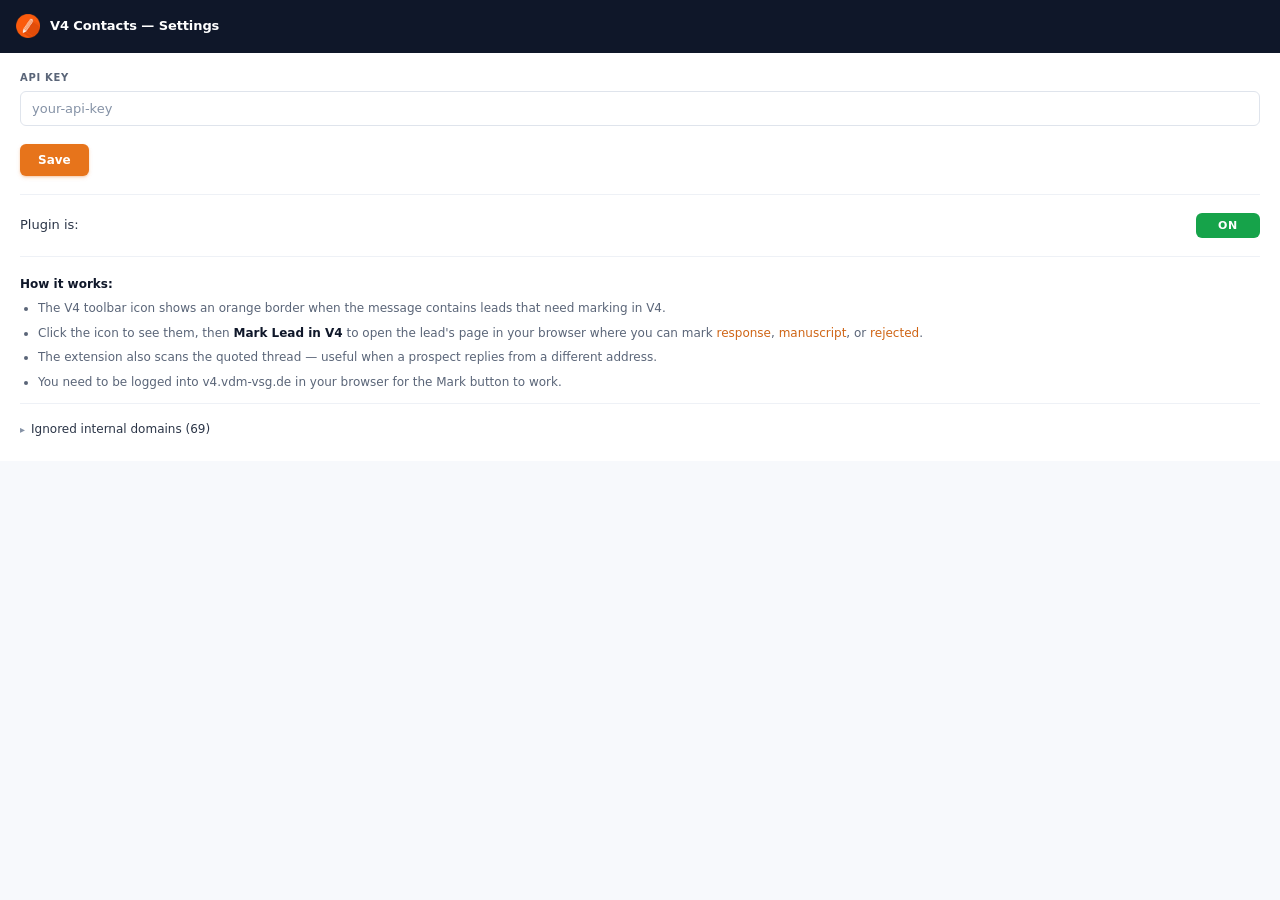
==== src/popup-settings.html @ 492082fe "Initial import: V4 Contacts v1.16.0 with GitHub Pages auto-update" ====
<!doctype html>
<html>
<head>
  <meta charset="utf-8">
  <link rel="stylesheet" href="styles/popup.css">
</head>
<body class="settings-body">
  <div class="v4-popup">
    <header>
      <img src="images/icon-32.png" alt="" class="v4-logo">
      <h1>V4 Contacts — Settings</h1>
    </header>

    <div class="settings-form">
      <label for="api-key">API Key</label>
      <input id="api-key" type="text" placeholder="your-api-key">

      <div class="actions">
        <button id="save-btn" class="primary">Save</button>
        <span id="save-status"></span>
      </div>

      <hr>

      <div class="toggle-row">
        <span>Plugin is:</span>
        <button id="toggle-btn" class="toggle-on">ON</button>
      </div>

      <hr>

      <div class="hint-block">
        <p><strong>How it works:</strong></p>
        <ul>
          <li>The V4 toolbar icon shows an orange border when the message contains leads that need marking in V4.</li>
          <li>Click the icon to see them, then <strong>Mark Lead in V4</strong> to open the lead's page in your browser where you can mark <em>response</em>, <em>manuscript</em>, or <em>rejected</em>.</li>
          <li>The extension also scans the quoted thread — useful when a prospect replies from a different address.</li>
          <li>You need to be logged into v4.vdm-vsg.de in your browser for the Mark button to work.</li>
        </ul>

        <details class="domain-details">
          <summary>Ignored internal domains (69)</summary>
          <p>Addresses from these domains are never sent to the V4 API:</p>
          <ul class="domain-list" id="domain-list"></ul>
        </details>
      </div>
    </div>
  </div>

  <script src="scripts/internal-domains.js"></script>
  <script src="scripts/popup-settings.js"></script>
</body>
</html>
---- src/styles/popup.css ----
/* =====================================================================
   V4 Contacts Checker — v1.5 stylesheet
   Design principles:
   - Calm monochromatic base
   - One accent color (omni orange) used sparingly
   - System-native typography with proper scale
   - Restrained semantic color use
   ===================================================================== */

:root {
  /* Typography */
  --font-sans: -apple-system, BlinkMacSystemFont, "Inter", "Segoe UI",
               system-ui, Arial, sans-serif;

  /* Neutral palette */
  --ink-900: #0f1729;
  --ink-700: #2b3547;
  --ink-500: #5a6578;
  --ink-400: #8592a6;
  --ink-300: #bcc5d4;
  --ink-200: #dfe4ec;
  --ink-100: #eef1f6;
  --ink-50:  #f7f9fc;
  --surface: #ffffff;

  /* Brand */
  --brand-500: #e7741b;         /* omni orange */
  --brand-600: #cf6516;
  --brand-100: #fdf1e6;

  /* Semantic */
  --status-used:    #dc2626;
  --status-used-bg: #fef2f2;
  --status-pend:    #ea8c16;
  --status-pend-bg: #fff7ed;
  --status-ok:      #16a34a;
  --status-ok-bg:   #f0fdf4;
  --status-err:     #dc2626;

  /* Elevation */
  --shadow-sm: 0 1px 2px rgba(15, 23, 41, 0.04);
  --shadow-md: 0 2px 8px rgba(15, 23, 41, 0.08);
  --shadow-btn: 0 1px 2px rgba(231, 116, 27, 0.25),
                0 2px 4px rgba(231, 116, 27, 0.15);
  --shadow-btn-hover: 0 2px 4px rgba(231, 116, 27, 0.3),
                     0 4px 10px rgba(231, 116, 27, 0.2);
}

* { box-sizing: border-box; }

html, body {
  margin: 0;
  padding: 0;
  font-family: var(--font-sans);
  font-size: 13px;
  line-height: 1.45;
  color: var(--ink-900);
  background: var(--ink-50);
  -webkit-font-smoothing: antialiased;
  text-rendering: optimizeLegibility;
}

body { min-width: 440px; }

.v4-popup { padding: 0; }

/* ========== Header ================================================== */
header {
  display: flex;
  align-items: center;
  gap: 10px;
  padding: 14px 16px;
  background: var(--ink-900);
  color: white;
  border-bottom: 1px solid var(--ink-900);
}

.v4-logo {
  width: 24px;
  height: 24px;
  display: block;
}

header h1 {
  font-size: 13px;
  font-weight: 600;
  letter-spacing: -0.1px;
  margin: 0;
  color: white;
}

/* ========== State containers ======================================== */
.state      { padding: 22px 20px; }
.hidden     { display: none !important; }

#state-loading, #state-empty {
  text-align: center;
  padding: 36px 20px;
}

.message {
  font-size: 13px;
  font-weight: 600;
  color: var(--ink-900);
  margin: 0 0 6px;
  letter-spacing: -0.1px;
}

.hint {
  font-size: 12px;
  color: var(--ink-500);
  margin: 0;
  line-height: 1.5;
}

/* ========== Spinner ================================================= */
.spinner {
  width: 20px;
  height: 20px;
  border: 2px solid var(--ink-200);
  border-top-color: var(--brand-500);
  border-radius: 50%;
  animation: spin 0.7s cubic-bezier(0.5, 0.1, 0.5, 0.9) infinite;
  margin: 0 auto 12px;
}

@keyframes spin { to { transform: rotate(360deg); } }

/* ========== "No leads to mark" state ================================ */
.no-leads-banner {
  display: flex;
  align-items: center;
  gap: 14px;
  padding: 24px 20px;
  background: var(--surface);
}

.no-leads-icon {
  width: 28px;
  height: 28px;
  border-radius: 50%;
  background: var(--status-ok-bg);
  color: var(--status-ok);
  display: flex;
  align-items: center;
  justify-content: center;
  font-weight: 700;
  font-size: 14px;
  flex-shrink: 0;
  border: 1px solid rgba(22, 163, 74, 0.15);
}

.no-leads-title {
  font-size: 13px;
  font-weight: 600;
  color: var(--ink-900);
  letter-spacing: -0.1px;
  margin-bottom: 2px;
}

.no-leads-subtitle {
  font-size: 12px;
  color: var(--ink-500);
  line-height: 1.45;
}

/* ========== Sections ================================================ */
.section { background: var(--surface); }

.section-header {
  display: flex;
  align-items: center;
  gap: 8px;
  padding: 10px 16px;
  background: var(--ink-50);
  border-top: 1px solid var(--ink-200);
  border-bottom: 1px solid var(--ink-200);
  font-size: 10px;
  font-weight: 700;
  text-transform: uppercase;
  letter-spacing: 0.8px;
  color: var(--ink-500);
  user-select: none;
}

.section-title { flex: 1; }

/* ========== Lead cards ============================================== */
.lead-row {
  display: flex;
  align-items: center;
  justify-content: space-between;
  gap: 12px;
  padding: 14px 16px;
  border-bottom: 1px solid var(--ink-100);
  background: var(--surface);
  position: relative;
  transition: background 0.15s ease;
}

.lead-row:last-child { border-bottom: none; }

.lead-row::before {
  content: "";
  position: absolute;
  left: 0;
  top: 0;
  bottom: 0;
  width: 3px;
  background: transparent;
}

.lead-row.status-used::before    { background: var(--status-used); }
.lead-row.status-pending::before { background: var(--status-pend); }

.lead-row-main {
  display: flex;
  align-items: center;
  gap: 12px;
  flex: 1;
  min-width: 0;
}

.lead-text {
  flex: 1;
  min-width: 0;
}

.lead-email {
  font-size: 13px;
  font-weight: 600;
  color: var(--ink-900);
  letter-spacing: -0.1px;
  overflow: hidden;
  text-overflow: ellipsis;
  white-space: nowrap;
  margin-bottom: 3px;
}

.lead-meta {
  display: flex;
  align-items: center;
  gap: 8px;
  flex-wrap: wrap;
}

.source-hint {
  font-size: 11px;
  color: var(--ink-400);
  font-weight: 500;
}

/* ========== Action area ============================================= */
.lead-row-actions {
  display: flex;
  gap: 6px;
  align-items: center;
  flex-shrink: 0;
}

/* The Mark button — primary CTA, outlined style so the brand logo reads in its original color */
.mark-btn {
  display: inline-flex;
  align-items: center;
  gap: 8px;
  padding: 7px 14px;
  background: var(--surface);
  color: var(--brand-600);
  border: 1.5px solid var(--brand-500);
  border-radius: 6px;
  font-size: 12px;
  font-weight: 600;
  font-family: inherit;
  letter-spacing: -0.1px;
  cursor: pointer;
  transition: all 0.12s cubic-bezier(0.2, 0, 0.2, 1);
}

.mark-btn:hover {
  background: var(--brand-100);
  border-color: var(--brand-600);
  color: var(--brand-600);
  transform: translateY(-1px);
}

.mark-btn:active {
  transform: translateY(0);
  background: var(--brand-100);
}

.mark-btn:focus-visible {
  outline: 2px solid var(--brand-500);
  outline-offset: 2px;
}

.mark-icon {
  width: 16px;
  height: 16px;
  display: block;
}

.mark-label { line-height: 1.3; }

/* Persisted "Opened in browser" state: green-tinted outline, still clickable
   so the user can re-open V4 for this lead if they need to. */
.mark-btn.opened {
  color: var(--status-ok);
  border-color: var(--status-ok);
  background: var(--status-ok-bg, rgba(22, 163, 74, 0.08));
}

.mark-btn.opened:hover {
  background: var(--status-ok-bg, rgba(22, 163, 74, 0.14));
  border-color: var(--status-ok);
  color: var(--status-ok);
}

.mark-btn.opened:focus-visible {
  outline-color: var(--status-ok);
}

.mark-check {
  display: inline-flex;
  align-items: center;
  justify-content: center;
  width: 16px;
  height: 16px;
  border-radius: 50%;
  background: var(--status-ok);
  color: white;
  font-weight: 700;
  font-size: 11px;
  line-height: 1;
  flex-shrink: 0;
}

/* Suppress hover lift while a click is in flight */
.mark-btn.dispatching {
  opacity: 0.7;
  cursor: progress;
  transform: none !important;
}

/* Icon-only secondary button (copy) */
.icon-btn {
  width: 32px;
  height: 32px;
  border: 1px solid var(--ink-200);
  background: var(--surface);
  padding: 0;
  border-radius: 6px;
  font-size: 13px;
  cursor: pointer;
  display: flex;
  align-items: center;
  justify-content: center;
  color: var(--ink-500);
  transition: all 0.12s ease;
}

.icon-btn:hover {
  background: var(--ink-50);
  border-color: var(--ink-300);
  color: var(--ink-700);
}

.icon-btn:active {
  background: var(--ink-100);
}

/* ========== Settings page =========================================== */
.settings-body { min-width: 380px; }

.settings-form {
  padding: 18px 20px;
  background: var(--surface);
}

.settings-form label {
  display: block;
  font-size: 10px;
  font-weight: 700;
  text-transform: uppercase;
  letter-spacing: 0.7px;
  color: var(--ink-500);
  margin-bottom: 5px;
  margin-top: 12px;
}

.settings-form label:first-child { margin-top: 0; }

.settings-form input[type="text"] {
  width: 100%;
  padding: 9px 11px;
  border: 1px solid var(--ink-200);
  border-radius: 6px;
  font-size: 13px;
  font-family: inherit;
  background: var(--surface);
  color: var(--ink-900);
  transition: all 0.12s ease;
}

.settings-form input[type="text"]:hover {
  border-color: var(--ink-300);
}

.settings-form input[type="text"]:focus {
  outline: none;
  border-color: var(--brand-500);
  box-shadow: 0 0 0 3px rgba(231, 116, 27, 0.12);
}

.settings-form input[type="text"]::placeholder {
  color: var(--ink-400);
}

.actions {
  display: flex;
  align-items: center;
  gap: 12px;
  margin-top: 18px;
}

button.primary {
  background: var(--brand-500);
  color: white;
  border: none;
  padding: 9px 18px;
  border-radius: 6px;
  font-weight: 600;
  font-family: inherit;
  font-size: 12px;
  cursor: pointer;
  box-shadow: var(--shadow-btn);
  transition: all 0.12s ease;
}

button.primary:hover {
  background: var(--brand-600);
  box-shadow: var(--shadow-btn-hover);
  transform: translateY(-1px);
}

button.primary:active { transform: translateY(0); }

#save-status {
  font-size: 12px;
  color: var(--status-ok);
  font-weight: 600;
  opacity: 0;
  transition: opacity 0.2s ease;
}

#save-status:not(:empty) { opacity: 1; }

hr {
  border: none;
  border-top: 1px solid var(--ink-100);
  margin: 18px 0;
}

.toggle-row {
  display: flex;
  align-items: center;
  justify-content: space-between;
  font-size: 13px;
  color: var(--ink-700);
}

.toggle-on, .toggle-off {
  border: none;
  padding: 6px 18px;
  border-radius: 6px;
  font-weight: 700;
  font-family: inherit;
  font-size: 11px;
  letter-spacing: 0.6px;
  cursor: pointer;
  color: white;
  min-width: 64px;
  transition: all 0.12s ease;
}

.toggle-on  { background: var(--status-ok); }
.toggle-on:hover  { background: #128a3d; }
.toggle-off { background: var(--ink-400); }
.toggle-off:hover { background: var(--ink-500); }

.hint-block {
  font-size: 12px;
  color: var(--ink-500);
  line-height: 1.55;
}

.hint-block p {
  margin: 0 0 6px 0;
  color: var(--ink-700);
}

.hint-block ul {
  margin: 0;
  padding-left: 18px;
}

.hint-block li {
  margin-bottom: 6px;
}

.hint-block li:last-child { margin-bottom: 0; }

.hint-block strong {
  color: var(--ink-900);
  font-weight: 600;
}

.hint-block em {
  color: var(--brand-600);
  font-style: normal;
  font-weight: 500;
}

/* Domain details (collapsible list of ignored internal domains) */
.domain-details {
  margin-top: 12px;
  border-top: 1px solid var(--ink-100);
  padding-top: 12px;
}

.domain-details summary {
  cursor: pointer;
  font-size: 12px;
  font-weight: 500;
  color: var(--ink-700);
  padding: 4px 0;
  user-select: none;
  list-style: none;
  display: flex;
  align-items: center;
  gap: 6px;
}

.domain-details summary::before {
  content: '▸';
  font-size: 10px;
  color: var(--ink-400);
  transition: transform 0.15s ease;
  display: inline-block;
}

.domain-details[open] summary::before {
  transform: rotate(90deg);
}

.domain-details summary::-webkit-details-marker { display: none; }

.domain-details > p {
  margin: 6px 0 8px 0;
  font-size: 11px;
  color: var(--ink-500);
}

.domain-list {
  columns: 2;
  column-gap: 16px;
  padding-left: 16px;
  margin: 0;
  font-size: 11px;
  color: var(--ink-500);
  font-family: ui-monospace, SFMono-Regular, Menlo, monospace;
  max-height: 260px;
  overflow-y: auto;
}

.domain-list li {
  margin-bottom: 3px;
  break-inside: avoid;
  list-style: disc;
}

/* ========== Entrance animation ====================================== */
@keyframes fade-in {
  from { opacity: 0; transform: translateY(3px); }
  to   { opacity: 1; transform: translateY(0); }
}

.section, .no-leads-banner {
  animation: fade-in 0.18s cubic-bezier(0.2, 0, 0.2, 1);
}
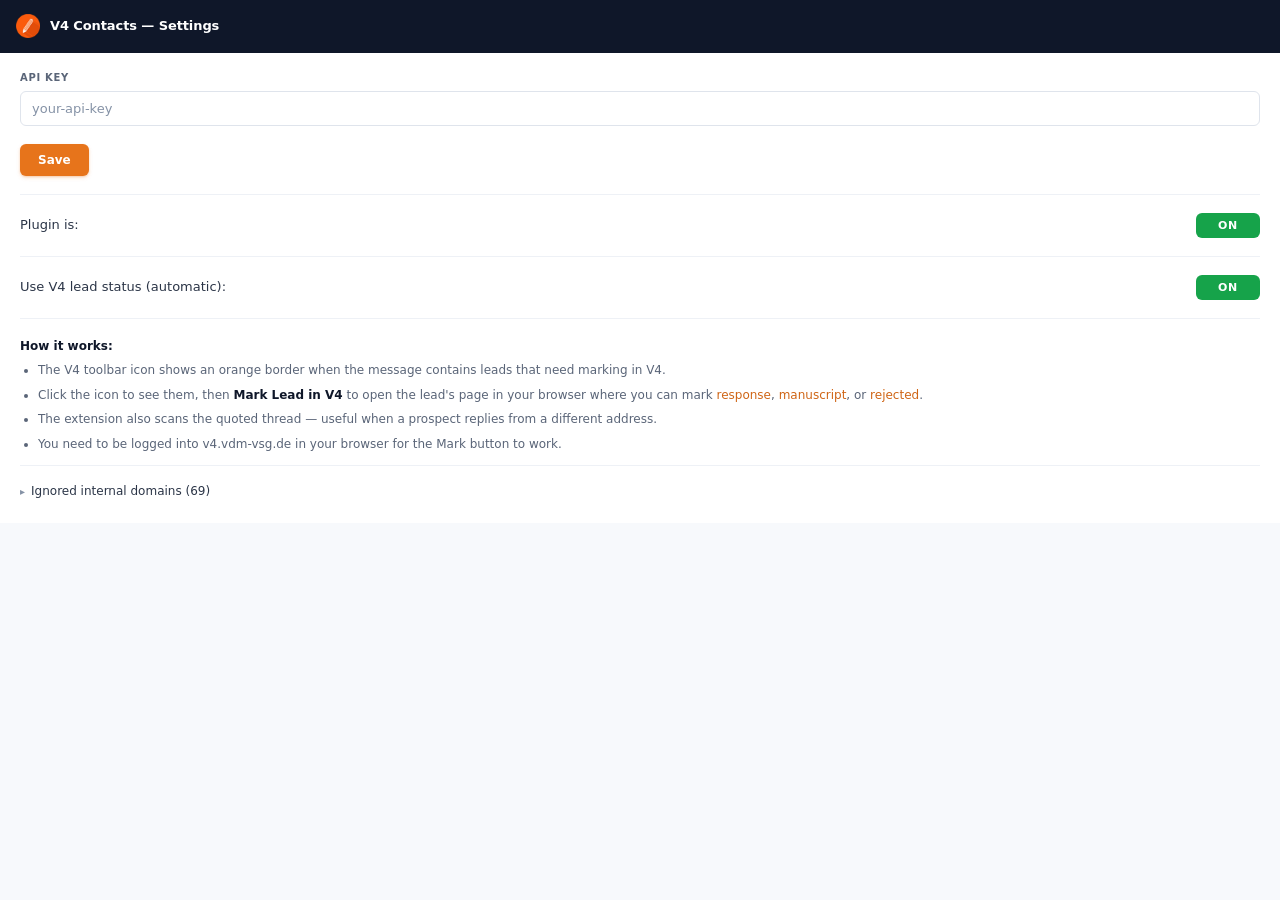
==== commit 0a288277: "Prepare v1.20.0: dormant dual-mode lead-status integration - parseCheckResponse adapter isolates the" ====
--- a/src/popup-settings.html
+++ b/src/popup-settings.html
@@ -29,6 +29,13 @@
 
       <hr>
 
+      <div class="toggle-row">
+        <span title="When the V4 API provides lead statuses (response, manuscript received, …), the extension uses them automatically to show smarter reminders. Turn off to force the classic behavior.">Use V4 lead status (automatic):</span>
+        <button id="status-mode-btn" class="toggle-on">ON</button>
+      </div>
+
+      <hr>
+
       <div class="hint-block">
         <p><strong>How it works:</strong></p>
         <ul>
--- a/src/styles/popup.css
+++ b/src/styles/popup.css
@@ -250,6 +250,38 @@
   font-weight: 500;
 }
 
+/* ========== V4 lead-status chips (status mode) ======================= */
+/* Rendered in the lead-meta line when the API returns a per-lead status.
+   Same restrained palette as the row accents; chip-updating is the local
+   "user just clicked Mark, API hasn't caught up" variant. */
+.status-chip {
+  display: inline-flex;
+  align-items: center;
+  padding: 1px 8px;
+  border-radius: 999px;
+  font-size: 10px;
+  font-weight: 600;
+  letter-spacing: 0.2px;
+  line-height: 1.6;
+  white-space: nowrap;
+}
+
+.chip-gray  { background: var(--ink-100);       color: var(--ink-500);  }
+.chip-blue  { background: #eff6ff;              color: #2563eb;         }
+.chip-green { background: var(--status-ok-bg);  color: var(--status-ok); }
+.chip-red   { background: var(--status-used-bg); color: var(--status-used); }
+
+.chip-updating {
+  background: var(--brand-100);
+  color: var(--brand-600);
+  animation: chip-pulse 1.6s ease-in-out infinite;
+}
+
+@keyframes chip-pulse {
+  0%, 100% { opacity: 1; }
+  50%      { opacity: 0.55; }
+}
+
 /* ========== Action area ============================================= */
 .lead-row-actions {
   display: flex;
@@ -332,6 +364,23 @@
   font-size: 11px;
   line-height: 1;
   flex-shrink: 0;
+}
+
+/* Informational "Open in V4" — no action needed, muted outline */
+.mark-btn.secondary {
+  color: var(--ink-500);
+  border-color: var(--ink-200);
+  background: var(--surface);
+}
+
+.mark-btn.secondary:hover {
+  background: var(--ink-50);
+  border-color: var(--ink-300);
+  color: var(--ink-700);
+}
+
+.mark-btn.secondary:focus-visible {
+  outline-color: var(--ink-300);
 }
 
 /* Suppress hover lift while a click is in flight */
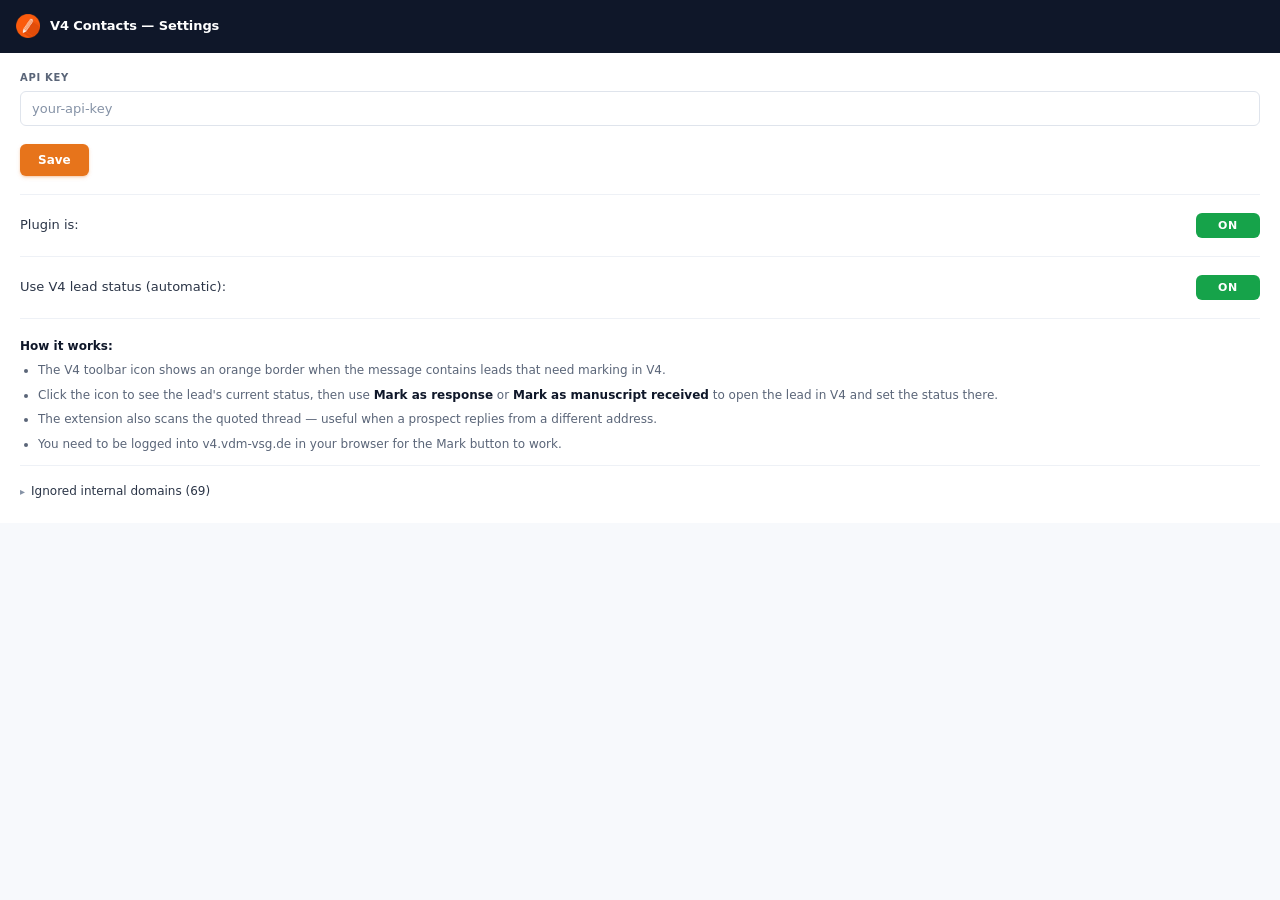
==== commit b4eebe9c: "Release v1.22.0: identity-state-action popup layout + sentence-case copy Single-lead view (the commo" ====
--- a/src/popup-settings.html
+++ b/src/popup-settings.html
@@ -12,7 +12,7 @@
     </header>
 
     <div class="settings-form">
-      <label for="api-key">API Key</label>
+      <label for="api-key">API key</label>
       <input id="api-key" type="text" placeholder="your-api-key">
 
       <div class="actions">
@@ -40,7 +40,7 @@
         <p><strong>How it works:</strong></p>
         <ul>
           <li>The V4 toolbar icon shows an orange border when the message contains leads that need marking in V4.</li>
-          <li>Click the icon to see them, then <strong>Mark Lead in V4</strong> to open the lead's page in your browser where you can mark <em>response</em>, <em>manuscript</em>, or <em>rejected</em>.</li>
+          <li>Click the icon to see the lead's current status, then use <strong>Mark as response</strong> or <strong>Mark as manuscript received</strong> to open the lead in V4 and set the status there.</li>
           <li>The extension also scans the quoted thread — useful when a prospect replies from a different address.</li>
           <li>You need to be logged into v4.vdm-vsg.de in your browser for the Mark button to work.</li>
         </ul>
--- a/src/styles/popup.css
+++ b/src/styles/popup.css
@@ -250,37 +250,105 @@
   font-weight: 500;
 }
 
-/* ========== V4 lead-status chips (status mode) ======================= */
-/* Rendered in the lead-meta line when the API returns a per-lead status.
-   Same restrained palette as the row accents; chip-updating is the local
-   "user just clicked Mark, API hasn't caught up" variant. */
-.status-chip {
-  display: inline-flex;
-  align-items: center;
-  padding: 1px 8px;
-  border-radius: 999px;
+/* ========== Single-lead identity header =============================== */
+/* LEAD <email> [📄] [source] ......... [copy] — the email is who the popup
+   is about; it lives in the header so the row below is free for the labeled
+   status + action. The base .section-header uppercases text, so the email
+   and source need text-transform: none. */
+.section-label { flex: 0 0 auto; }
+
+.section-spacer { flex: 1; }
+
+.section-lead-email {
+  text-transform: none;
+  letter-spacing: -0.1px;
+  font-size: 12px;
+  font-weight: 600;
+  color: var(--ink-700);
+  min-width: 0;
+  overflow: hidden;
+  text-overflow: ellipsis;
+  white-space: nowrap;
+}
+
+.section-lead-source {
+  text-transform: none;
+  letter-spacing: 0;
+  font-size: 11px;
+  font-weight: 500;
+  color: var(--ink-400);
+  white-space: nowrap;
+}
+
+.section-header .manuscript-icon {
+  text-transform: none;
+  font-size: 12px;
+}
+
+.section-header .icon-btn {
+  width: 26px;
+  height: 26px;
+  font-size: 12px;
+  flex-shrink: 0;
+}
+
+/* Small uppercase label above the status headline in the single-lead view. */
+.status-overline {
   font-size: 10px;
   font-weight: 600;
-  letter-spacing: 0.2px;
-  line-height: 1.6;
+  text-transform: uppercase;
+  letter-spacing: 0.7px;
+  color: var(--ink-400);
+  margin-bottom: 3px;
+  user-select: none;
+}
+
+/* ========== V4 lead-status headline (status mode) ==================== */
+/* The status is the row's primary line — bold colored text with a matching
+   dot; the row also gets a left border in the same color (set inline). The
+   email is demoted to .lead-subtitle below. */
+.lead-status-title {
+  display: flex;
+  align-items: center;
+  gap: 7px;
+  font-size: 15px;
+  font-weight: 700;
+  letter-spacing: -0.2px;
+}
+
+.lead-status-title .dot {
+  width: 7px;
+  height: 7px;
+  border-radius: 50%;
+  flex-shrink: 0;
+}
+
+.st-gray  { color: var(--ink-500); }       .st-gray  .dot { background: var(--ink-400); }
+.st-blue  { color: #2563eb; }              .st-blue  .dot { background: #2563eb; }
+.st-green { color: var(--status-ok); }     .st-green .dot { background: var(--status-ok); }
+.st-red   { color: var(--status-used); }   .st-red   .dot { background: var(--status-used); }
+
+/* Demoted email + source line under the status headline. */
+.lead-subtitle {
+  display: flex;
+  align-items: center;
+  gap: 6px;
+  margin-top: 3px;
+  min-width: 0;
+}
+
+.sub-email {
+  font-size: 12px;
+  font-weight: 500;
+  color: var(--ink-400);
+  overflow: hidden;
+  text-overflow: ellipsis;
   white-space: nowrap;
 }
 
-.chip-gray  { background: var(--ink-100);       color: var(--ink-500);  }
-.chip-blue  { background: #eff6ff;              color: #2563eb;         }
-.chip-green { background: var(--status-ok-bg);  color: var(--status-ok); }
-.chip-red   { background: var(--status-used-bg); color: var(--status-used); }
-
-.chip-updating {
-  background: var(--brand-100);
-  color: var(--brand-600);
-  animation: chip-pulse 1.6s ease-in-out infinite;
-}
-
-@keyframes chip-pulse {
-  0%, 100% { opacity: 1; }
-  50%      { opacity: 0.55; }
-}
+.sub-sep    { color: var(--ink-300); font-size: 11px; }
+.sub-source { color: var(--ink-300); font-size: 11px; font-weight: 500; }
+.lead-subtitle .manuscript-icon { font-size: 12px; }
 
 /* ========== Action area ============================================= */
 .lead-row-actions {
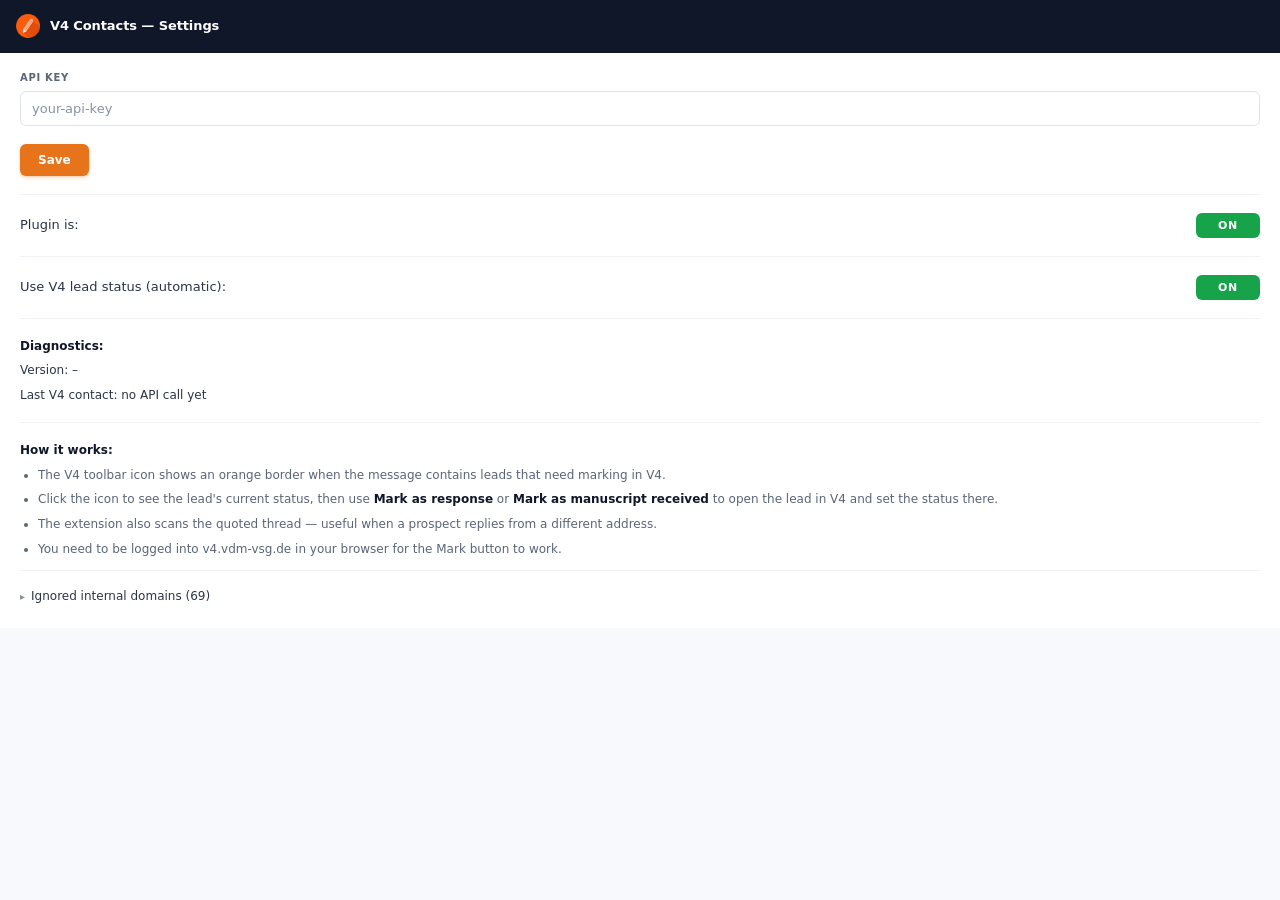
==== commit 38a81b75: "Release v1.23.0: production hardening — tests, CI, gated builds, diagnostics - tests/run-tests.js: z" ====
--- a/src/popup-settings.html
+++ b/src/popup-settings.html
@@ -37,6 +37,14 @@
       <hr>
 
       <div class="hint-block">
+        <p><strong>Diagnostics:</strong></p>
+        <p class="diag-line">Version: <span id="diag-version">–</span></p>
+        <p class="diag-line">Last V4 contact: <span id="diag-lastcheck">no API call yet</span></p>
+      </div>
+
+      <hr>
+
+      <div class="hint-block">
         <p><strong>How it works:</strong></p>
         <ul>
           <li>The V4 toolbar icon shows an orange border when the message contains leads that need marking in V4.</li>
--- a/src/styles/popup.css
+++ b/src/styles/popup.css
@@ -248,6 +248,13 @@
   font-size: 11px;
   color: var(--ink-400);
   font-weight: 500;
+}
+
+/* Diagnostics lines on the settings page. */
+.diag-line {
+  font-size: 12px;
+  color: var(--ink-500);
+  margin: 2px 0;
 }
 
 /* ========== Single-lead identity header =============================== */
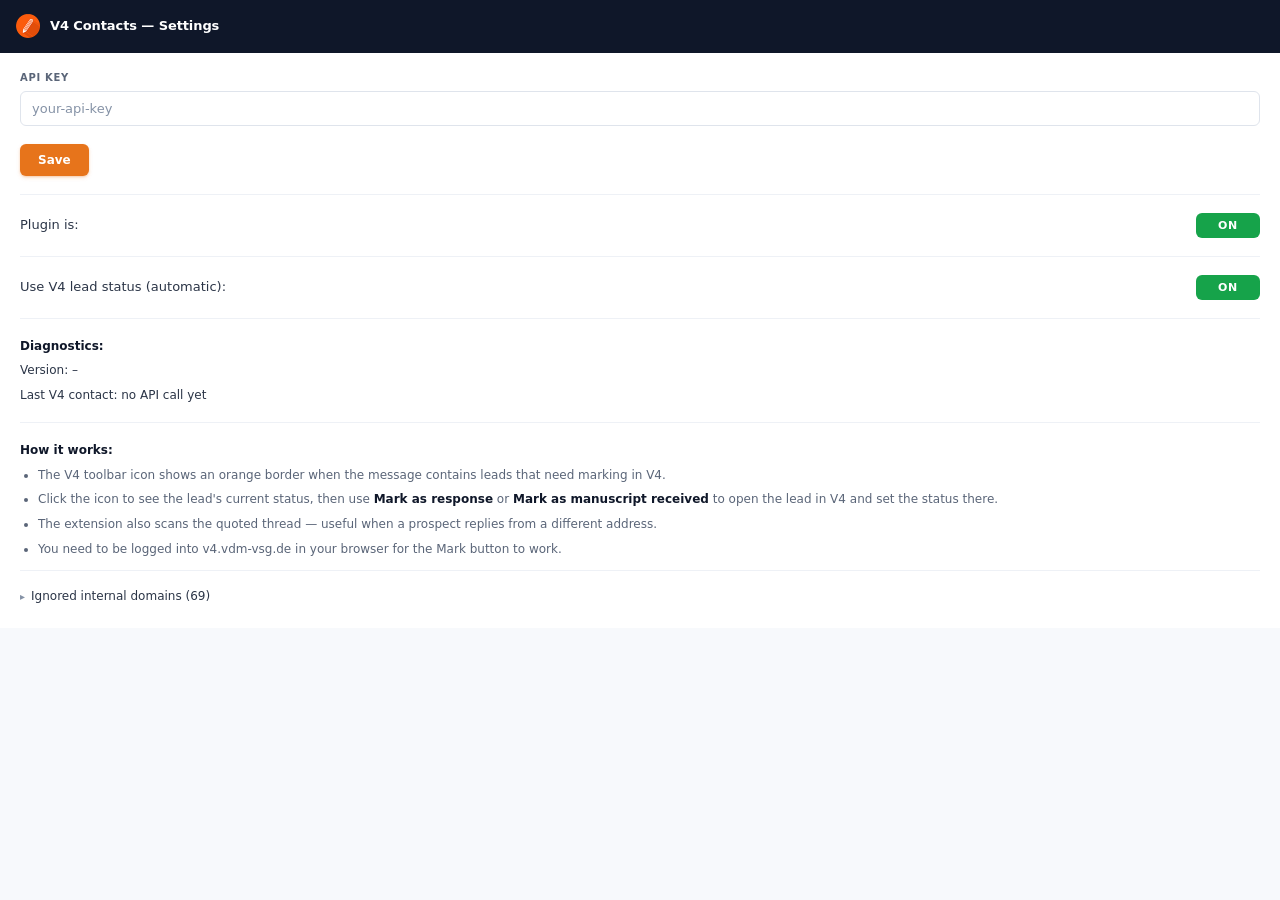
==== commit 8a0cfdb9: "Release v1.25.1: sharpen the logo at every size The small icons were mathematically clean Lanczos do" ====
--- a/src/popup-settings.html
+++ b/src/popup-settings.html
@@ -7,7 +7,7 @@
 <body class="settings-body">
   <div class="v4-popup">
     <header>
-      <img src="images/icon-32.png" alt="" class="v4-logo">
+      <img src="images/icon-48.png" alt="" class="v4-logo">
       <h1>V4 Contacts — Settings</h1>
     </header>
 
--- a/src/styles/popup.css
+++ b/src/styles/popup.css
@@ -171,10 +171,9 @@
   display: flex;
   align-items: center;
   gap: 8px;
-  padding: 10px 16px;
+  padding: 8px 14px;
   background: var(--ink-50);
-  border-top: 1px solid var(--ink-200);
-  border-bottom: 1px solid var(--ink-200);
+  border-bottom: 1px solid var(--ink-100);
   font-size: 10px;
   font-weight: 700;
   text-transform: uppercase;
@@ -250,6 +249,41 @@
   font-weight: 500;
 }
 
+/* External-link arrow inside navigating buttons. */
+.ext-arrow {
+  font-size: 11px;
+  opacity: 0.65;
+  margin-left: 1px;
+}
+
+/* Manuscript badge: neutral capsule with a document glyph and the detected
+   filename / transfer host. Informational — deliberately not colored. */
+.ms-badge {
+  display: inline-flex;
+  align-items: center;
+  gap: 5px;
+  margin-top: 6px;
+  max-width: 100%;
+  font-size: 10px;
+  font-weight: 500;
+  color: var(--ink-500);
+  background: var(--ink-100);
+  padding: 2px 8px;
+  border-radius: 999px;
+}
+
+.ms-badge .ms-glyph {
+  width: 11px;
+  height: 11px;
+  flex-shrink: 0;
+}
+
+.ms-badge .ms-name {
+  overflow: hidden;
+  text-overflow: ellipsis;
+  white-space: nowrap;
+}
+
 /* Diagnostics lines on the settings page. */
 .diag-line {
   font-size: 12px;
@@ -331,7 +365,10 @@
 }
 
 .st-gray  { color: var(--ink-500); }       .st-gray  .dot { background: var(--ink-400); }
-.st-blue  { color: #2563eb; }              .st-blue  .dot { background: #2563eb; }
+/* Blue follows V4's manuscript button (sky family), darkened for text
+   contrast on white. Full language: green = response, blue = manuscript,
+   red = rejected — same as the V4 web UI. */
+.st-blue  { color: #0284c7; }              .st-blue  .dot { background: #0ea5e9; }
 .st-green { color: var(--status-ok); }     .st-green .dot { background: var(--status-ok); }
 .st-red   { color: var(--status-used); }   .st-red   .dot { background: var(--status-used); }
 
@@ -400,10 +437,10 @@
   outline-offset: 2px;
 }
 
-.mark-icon {
-  width: 16px;
-  height: 16px;
-  display: block;
+.mark-glyph {
+  width: 14px;
+  height: 14px;
+  flex-shrink: 0;
 }
 
 .mark-label { line-height: 1.3; }
@@ -457,6 +494,36 @@
 .mark-btn.secondary:focus-visible {
   outline-color: var(--ink-300);
 }
+
+/* Mark-action buttons carry the V4 color language (green = response,
+   blue = manuscript) so the button you click here looks like the button
+   you'll click there. Text uses the darker shade for contrast; borders
+   the brighter one. */
+.mark-btn.act-response {
+  color: #15803d;
+  border-color: #16a34a;
+}
+
+.mark-btn.act-response:hover {
+  background: #f0fdf4;
+  border-color: #15803d;
+  color: #15803d;
+}
+
+.mark-btn.act-response:focus-visible { outline-color: #16a34a; }
+
+.mark-btn.act-manuscript {
+  color: #0369a1;
+  border-color: #0284c7;
+}
+
+.mark-btn.act-manuscript:hover {
+  background: #f0f9ff;
+  border-color: #0369a1;
+  color: #0369a1;
+}
+
+.mark-btn.act-manuscript:focus-visible { outline-color: #0284c7; }
 
 /* Suppress hover lift while a click is in flight */
 .mark-btn.dispatching {
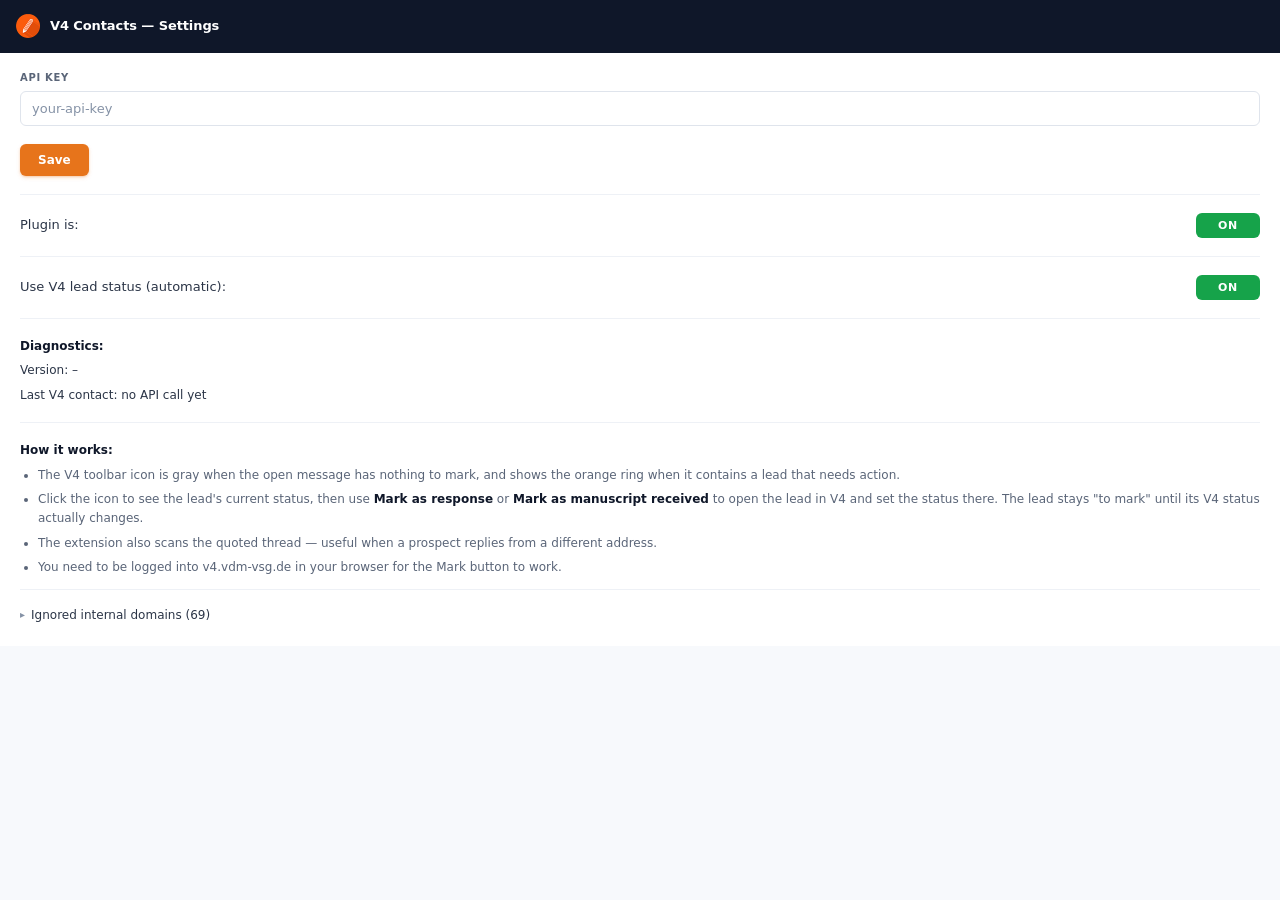
==== commit 605747e6: "Release v1.28.0: ultrareview remediation — all 15 findings Correctness / honesty: - Diagnostics no l" ====
--- a/src/popup-settings.html
+++ b/src/popup-settings.html
@@ -30,7 +30,7 @@
       <hr>
 
       <div class="toggle-row">
-        <span title="When the V4 API provides lead statuses (response, manuscript received, …), the extension uses them automatically to show smarter reminders. Turn off to force the classic behavior.">Use V4 lead status (automatic):</span>
+        <span title="Shows each lead's live V4 status (response, manuscript received, …) and the matching next action. Turn off to force the classic existence-only behavior.">Use V4 lead status (automatic):</span>
         <button id="status-mode-btn" class="toggle-on">ON</button>
       </div>
 
@@ -47,8 +47,8 @@
       <div class="hint-block">
         <p><strong>How it works:</strong></p>
         <ul>
-          <li>The V4 toolbar icon shows an orange border when the message contains leads that need marking in V4.</li>
-          <li>Click the icon to see the lead's current status, then use <strong>Mark as response</strong> or <strong>Mark as manuscript received</strong> to open the lead in V4 and set the status there.</li>
+          <li>The V4 toolbar icon is gray when the open message has nothing to mark, and shows the orange ring when it contains a lead that needs action.</li>
+          <li>Click the icon to see the lead's current status, then use <strong>Mark as response</strong> or <strong>Mark as manuscript received</strong> to open the lead in V4 and set the status there. The lead stays "to mark" until its V4 status actually changes.</li>
           <li>The extension also scans the quoted thread — useful when a prospect replies from a different address.</li>
           <li>You need to be logged into v4.vdm-vsg.de in your browser for the Mark button to work.</li>
         </ul>
--- a/src/styles/popup.css
+++ b/src/styles/popup.css
@@ -37,6 +37,13 @@
   --status-ok-bg:   #f0fdf4;
   --status-err:     #dc2626;
 
+  /* V4 status color language (green = response, blue = manuscript,
+     red = rejected) — single palette consumed by both the status pills
+     (.st-*) and the action buttons (.act-*). */
+  --resp-700: #15803d;  --resp-500: #16a34a;  --resp-bg: #f0fdf4;
+  --manu-700: #0369a1;  --manu-500: #0ea5e9;  --manu-600: #0284c7;  --manu-bg: #f0f9ff;
+  --rej-700:  #b91c1c;  --rej-500:  #dc2626;  --rej-bg:  #fef2f2;
+
   /* Elevation */
   --shadow-sm: 0 1px 2px rgba(15, 23, 41, 0.04);
   --shadow-md: 0 2px 8px rgba(15, 23, 41, 0.08);
@@ -321,16 +328,32 @@
   white-space: nowrap;
 }
 
-.section-header .manuscript-icon {
-  text-transform: none;
-  font-size: 12px;
-}
 
 .section-header .icon-btn {
   width: 26px;
   height: 26px;
   font-size: 12px;
   flex-shrink: 0;
+}
+
+/* Labeled single-lead row: two top-aligned columns, each with its own
+   overline — CURRENT STATUS left, NEXT ACTION right. The manuscript pill
+   right-aligns under the button it justifies. */
+.lead-row.labeled { align-items: flex-start; }
+
+.lead-row.labeled .lead-row-actions {
+  flex-direction: column;
+  align-items: flex-end;
+  gap: 0;
+}
+
+.lead-row.labeled .lead-row-actions .status-overline {
+  text-align: right;
+}
+
+.lead-row.labeled .ms-badge {
+  margin-top: 7px;
+  max-width: 230px;
 }
 
 /* Small uppercase label above the status headline in the single-lead view. */
@@ -344,40 +367,48 @@
   user-select: none;
 }
 
-/* ========== V4 lead-status headline (status mode) ==================== */
-/* The status is the row's primary line — bold colored text with a matching
-   dot; the row also gets a left border in the same color (set inline). The
-   email is demoted to .lead-subtitle below. */
-.lead-status-title {
-  display: flex;
+/* ========== V4 lead-status pill (status mode) ======================== */
+/* Soft pill: tinted background + colored text + dot. The tint family
+   follows V4's own button language (green = response, blue = manuscript,
+   red = rejected); soft rather than filled so it reads as STATE, not as a
+   clickable button. Text uses the darker shade of each family for
+   contrast on the tint. */
+.status-pill-wrap { line-height: 1; }
+
+.status-pill {
+  display: inline-flex;
   align-items: center;
   gap: 7px;
-  font-size: 15px;
-  font-weight: 700;
-  letter-spacing: -0.2px;
-}
-
-.lead-status-title .dot {
+  padding: 4px 11px;
+  border-radius: 999px;
+  font-size: 12.5px;
+  font-weight: 600;
+  letter-spacing: -0.1px;
+  white-space: nowrap;
+}
+
+.status-pill .dot {
   width: 7px;
   height: 7px;
   border-radius: 50%;
   flex-shrink: 0;
 }
 
-.st-gray  { color: var(--ink-500); }       .st-gray  .dot { background: var(--ink-400); }
-/* Blue follows V4's manuscript button (sky family), darkened for text
-   contrast on white. Full language: green = response, blue = manuscript,
-   red = rejected — same as the V4 web UI. */
-.st-blue  { color: #0284c7; }              .st-blue  .dot { background: #0ea5e9; }
-.st-green { color: var(--status-ok); }     .st-green .dot { background: var(--status-ok); }
-.st-red   { color: var(--status-used); }   .st-red   .dot { background: var(--status-used); }
-
-/* Demoted email + source line under the status headline. */
+.st-gray  { background: var(--ink-100); color: var(--ink-500); }
+.st-gray  .dot { background: var(--ink-400); }
+.st-blue  { background: var(--manu-bg); color: var(--manu-700); }
+.st-blue  .dot { background: var(--manu-500); }
+.st-green { background: var(--resp-bg); color: var(--resp-700); }
+.st-green .dot { background: var(--resp-500); }
+.st-red   { background: var(--rej-bg); color: var(--rej-700); }
+.st-red   .dot { background: var(--rej-500); }
+
+/* Demoted email + source line under the status pill. */
 .lead-subtitle {
   display: flex;
   align-items: center;
   gap: 6px;
-  margin-top: 3px;
+  margin-top: 6px;
   min-width: 0;
 }
 
@@ -392,7 +423,6 @@
 
 .sub-sep    { color: var(--ink-300); font-size: 11px; }
 .sub-source { color: var(--ink-300); font-size: 11px; font-weight: 500; }
-.lead-subtitle .manuscript-icon { font-size: 12px; }
 
 /* ========== Action area ============================================= */
 .lead-row-actions {
@@ -500,30 +530,30 @@
    you'll click there. Text uses the darker shade for contrast; borders
    the brighter one. */
 .mark-btn.act-response {
-  color: #15803d;
-  border-color: #16a34a;
+  color: var(--resp-700);
+  border-color: var(--resp-500);
 }
 
 .mark-btn.act-response:hover {
-  background: #f0fdf4;
-  border-color: #15803d;
-  color: #15803d;
-}
-
-.mark-btn.act-response:focus-visible { outline-color: #16a34a; }
+  background: var(--resp-bg);
+  border-color: var(--resp-700);
+  color: var(--resp-700);
+}
+
+.mark-btn.act-response:focus-visible { outline-color: var(--resp-500); }
 
 .mark-btn.act-manuscript {
-  color: #0369a1;
-  border-color: #0284c7;
+  color: var(--manu-700);
+  border-color: var(--manu-600);
 }
 
 .mark-btn.act-manuscript:hover {
-  background: #f0f9ff;
-  border-color: #0369a1;
-  color: #0369a1;
-}
-
-.mark-btn.act-manuscript:focus-visible { outline-color: #0284c7; }
+  background: var(--manu-bg);
+  border-color: var(--manu-700);
+  color: var(--manu-700);
+}
+
+.mark-btn.act-manuscript:focus-visible { outline-color: var(--manu-600); }
 
 /* Suppress hover lift while a click is in flight */
 .mark-btn.dispatching {
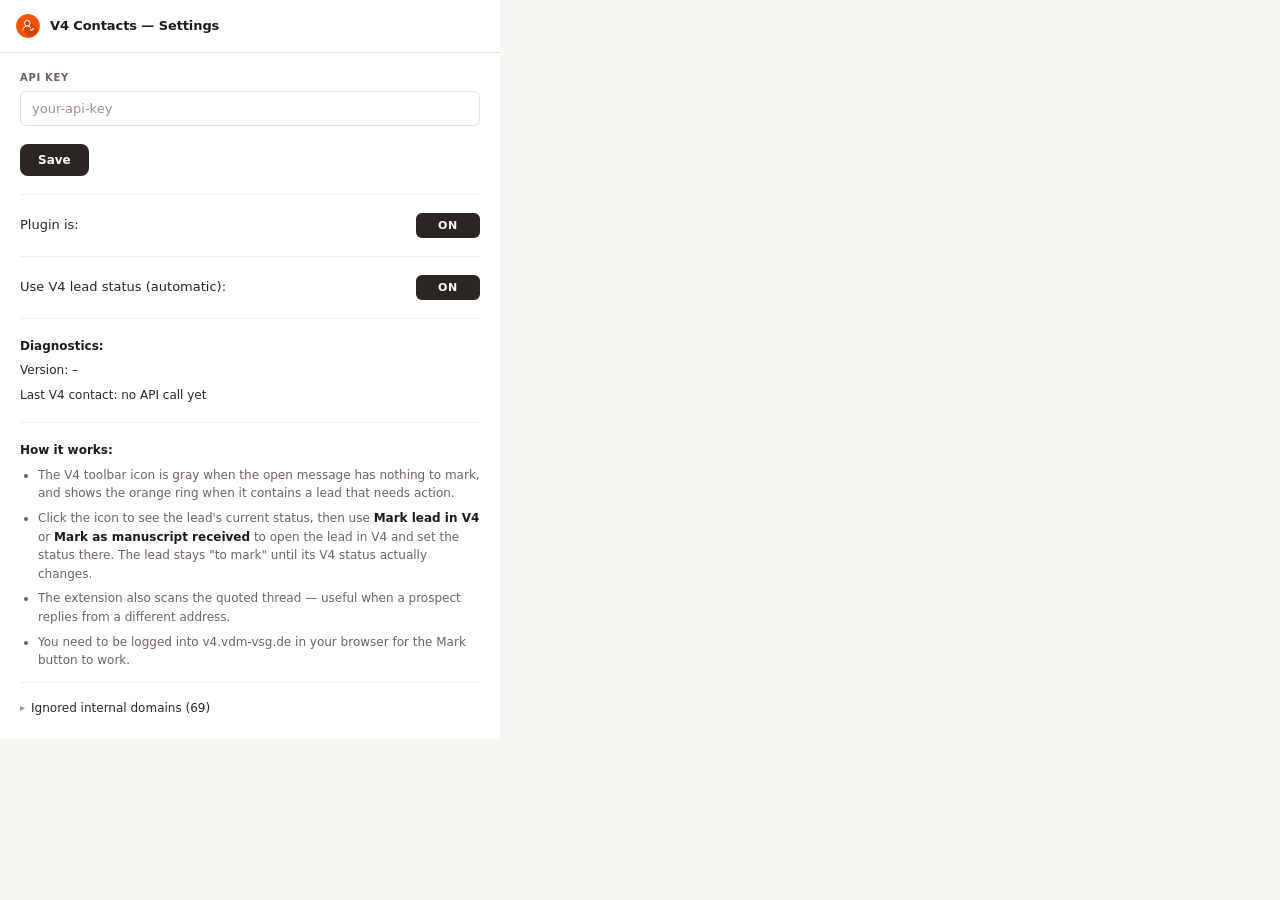
==== commit 1edb8030: "Release v1.31.5 — "Ink and apricot" design language for the popup and settings Warm neutral tokens (" ====
--- a/src/popup-settings.html
+++ b/src/popup-settings.html
@@ -48,7 +48,7 @@
         <p><strong>How it works:</strong></p>
         <ul>
           <li>The V4 toolbar icon is gray when the open message has nothing to mark, and shows the orange ring when it contains a lead that needs action.</li>
-          <li>Click the icon to see the lead's current status, then use <strong>Mark as response</strong> or <strong>Mark as manuscript received</strong> to open the lead in V4 and set the status there. The lead stays "to mark" until its V4 status actually changes.</li>
+          <li>Click the icon to see the lead's current status, then use <strong>Mark lead in V4</strong> or <strong>Mark as manuscript received</strong> to open the lead in V4 and set the status there. The lead stays "to mark" until its V4 status actually changes.</li>
           <li>The extension also scans the quoted thread — useful when a prospect replies from a different address.</li>
           <li>You need to be logged into v4.vdm-vsg.de in your browser for the Mark button to work.</li>
         </ul>
--- a/src/styles/popup.css
+++ b/src/styles/popup.css
@@ -1,10 +1,11 @@
 /* =====================================================================
-   V4 Contacts Checker — v1.5 stylesheet
-   Design principles:
-   - Calm monochromatic base
-   - One accent color (omni orange) used sparingly
-   - System-native typography with proper scale
-   - Restrained semantic color use
+   V4 Contacts Checker stylesheet — "Ink and apricot" design language
+   - Warm neutral base: cream page, white surfaces, hairline borders
+   - Orange is the logo mark only — never a button, border or fill
+   - One filled (ink) button per view; every other action is outlined
+   - Status = tint + coloured text. The V4 hues keep their meaning
+     (lime contacted → green responded → blue manuscript, red rejected)
+     but live in the same muted register as the spec's status tokens
    ===================================================================== */
 
 :root {
@@ -12,45 +13,75 @@
   --font-sans: -apple-system, BlinkMacSystemFont, "Inter", "Segoe UI",
                system-ui, Arial, sans-serif;
 
-  /* Neutral palette */
-  --ink-900: #0f1729;
-  --ink-700: #2b3547;
-  --ink-500: #5a6578;
-  --ink-400: #8592a6;
-  --ink-300: #bcc5d4;
-  --ink-200: #dfe4ec;
-  --ink-100: #eef1f6;
-  --ink-50:  #f7f9fc;
-  --surface: #ffffff;
-
-  /* Brand */
-  --brand-500: #e7741b;         /* omni orange */
-  --brand-600: #cf6516;
-  --brand-100: #fdf1e6;
-
-  /* Semantic */
-  --status-used:    #dc2626;
-  --status-used-bg: #fef2f2;
-  --status-pend:    #ea8c16;
-  --status-pend-bg: #fff7ed;
-  --status-ok:      #16a34a;
-  --status-ok-bg:   #f0fdf4;
-  --status-err:     #dc2626;
-
-  /* V4 status color language (green = response, blue = manuscript,
-     red = rejected) — single palette consumed by both the status pills
-     (.st-*) and the action buttons (.act-*). */
-  --resp-700: #15803d;  --resp-500: #16a34a;  --resp-bg: #f0fdf4;
-  --manu-700: #0369a1;  --manu-500: #0ea5e9;  --manu-600: #0284c7;  --manu-bg: #f0f9ff;
-  --rej-700:  #b91c1c;  --rej-500:  #dc2626;  --rej-bg:  #fef2f2;
-
-  /* Elevation */
-  --shadow-sm: 0 1px 2px rgba(15, 23, 41, 0.04);
-  --shadow-md: 0 2px 8px rgba(15, 23, 41, 0.08);
-  --shadow-btn: 0 1px 2px rgba(231, 116, 27, 0.25),
-                0 2px 4px rgba(231, 116, 27, 0.15);
-  --shadow-btn-hover: 0 2px 4px rgba(231, 116, 27, 0.3),
-                     0 4px 10px rgba(231, 116, 27, 0.2);
+  /* Surfaces & borders */
+  --page-bg:        #F7F5F2;
+  --surface:        #FFFFFF;
+  --surface-muted:  #F1EDE7;   /* file pill, neutral status pill */
+  --surface-tint:   #FBF7F2;   /* manuscript file panel inside the card */
+  --border:         #E6E1DA;   /* default hairline */
+  --border-strong:  #D6CFC6;   /* outlined buttons, inputs */
+
+  /* Text */
+  --text-primary:   #1F1B18;
+  --text-secondary: #6B645D;
+  --text-muted:     #9A928A;
+  --text-accent:    #9A4A22;   /* accent text on apricot/cream tints, links */
+
+  /* Primary action — exactly one filled button per view */
+  --primary:        #2B2622;
+  --primary-hover:  #3D3631;
+  --primary-active: #1F1B18;
+  --on-primary:     #FFFFFF;
+
+  /* Secondary / outlined action */
+  --secondary-bg:       #FFFFFF;
+  --secondary-border:   #D6CFC6;
+  --secondary-text:     #2B2622;
+  --secondary-hover-bg: #F7F5F2;
+
+  /* Selected / apricot tint — the avatar initials */
+  --selected-bg:     #FBEFE6;
+  --selected-border: #F0C9AE;
+  --selected-text:   #9A4A22;
+
+  /* Focus ring & shape */
+  --focus-ring:     0 0 0 2px #FFFFFF, 0 0 0 4px #9A4A22;
+  --radius-control: 8px;
+  --radius-card:    12px;
+
+  /* Legacy neutral names, aliased to the spec tokens so every rule that
+     still says --ink-* picks up the warm palette. */
+  --ink-900: var(--text-primary);
+  --ink-700: var(--primary);
+  --ink-500: var(--text-secondary);
+  --ink-400: var(--text-muted);
+  --ink-300: var(--border-strong);
+  --ink-200: var(--border);
+  --ink-100: var(--surface-muted);
+  --ink-50:  var(--page-bg);
+
+  /* V4 status colour language — lime = contacted, green = responded,
+     blue = manuscript, red = rejected. Green/red are the spec's
+     success/danger tokens; lime and blue are derived at the same lightness
+     and saturation so the four read as one family. A status is always
+     shown as tint + coloured text (the spec's badge style), never as a
+     white-on-colour fill. Consumed by the tracker (.c-*), the status pills
+     (.st-*), the "opened" button and the list-row dots. TRACK_HEX in
+     popup-status.js mirrors these for the rail gradient. */
+  --st-lime:  #6D8E29;  --st-lime-bg:  #EFF4E6;
+  --st-green: #2E7D57;  --st-green-bg: #E8F3EC;
+  --st-blue:  #35688C;  --st-blue-bg:  #E6EEF4;
+  --st-red:   #A32D2D;  --st-red-bg:   #FCEBEB;
+  --st-warn:  #8F5719;  --st-warn-bg:  #FBF3E6;
+
+  --status-used: var(--st-red);    --status-used-bg: var(--st-red-bg);
+  --status-pend: var(--st-warn);   --status-pend-bg: var(--st-warn-bg);
+  --status-ok:   var(--st-green);  --status-ok-bg:   var(--st-green-bg);
+  --status-err:  var(--st-red);
+
+  /* Elevation — neutral only; buttons carry no coloured shadow */
+  --shadow-sm: 0 1px 2px rgba(31, 27, 24, 0.04);
+  --shadow-md: 0 2px 8px rgba(31, 27, 24, 0.08);
 }
 
 * { box-sizing: border-box; }
@@ -67,7 +98,7 @@
   text-rendering: optimizeLegibility;
 }
 
-body { min-width: 440px; }
+body { min-width: 440px; max-width: 500px; }
 
 .v4-popup { padding: 0; }
 
@@ -77,9 +108,9 @@
   align-items: center;
   gap: 10px;
   padding: 14px 16px;
-  background: var(--ink-900);
-  color: white;
-  border-bottom: 1px solid var(--ink-900);
+  background: var(--surface);
+  color: var(--text-primary);
+  border-bottom: 1px solid var(--border);
 }
 
 .v4-logo {
@@ -93,7 +124,7 @@
   font-weight: 600;
   letter-spacing: -0.1px;
   margin: 0;
-  color: white;
+  color: var(--text-primary);
 }
 
 /* ========== State containers ======================================== */
@@ -125,7 +156,7 @@
   width: 20px;
   height: 20px;
   border: 2px solid var(--ink-200);
-  border-top-color: var(--brand-500);
+  border-top-color: var(--primary);
   border-radius: 50%;
   animation: spin 0.7s cubic-bezier(0.5, 0.1, 0.5, 0.9) infinite;
   margin: 0 auto 12px;
@@ -154,7 +185,7 @@
   font-weight: 700;
   font-size: 14px;
   flex-shrink: 0;
-  border: 1px solid rgba(22, 163, 74, 0.15);
+  border: 1px solid var(--border);
 }
 
 .no-leads-title {
@@ -286,6 +317,7 @@
 }
 
 .ms-badge .ms-name {
+  min-width: 0;        /* let the flex child shrink so ellipsis fires by width */
   overflow: hidden;
   text-overflow: ellipsis;
   white-space: nowrap;
@@ -367,41 +399,213 @@
   user-select: none;
 }
 
+/* ========== Single-lead progress-tracker card ======================= */
+/* The popup itself is the card (Thunderbird draws the floating panel), so
+   the lead view fills it edge to edge — no nested frame, no gray gutter.
+   The header's hairline is the only divider. */
+.lead-card { background: var(--surface); }
+
+.card-header {
+  display: flex;
+  align-items: center;
+  gap: 12px;
+  padding: 14px 16px;
+  border-bottom: 1px solid var(--border);
+}
+
+.lead-avatar {
+  width: 40px;
+  height: 40px;
+  border-radius: 50%;
+  background: var(--selected-bg);
+  color: var(--selected-text);
+  font-size: 14px;
+  font-weight: 700;
+  letter-spacing: 0.5px;
+  display: flex;
+  align-items: center;
+  justify-content: center;
+  flex-shrink: 0;
+}
+
+.card-ident { flex: 1; min-width: 0; }
+
+.card-ident-label {
+  font-size: 10px;
+  font-weight: 700;
+  letter-spacing: 0.8px;
+  text-transform: uppercase;
+  color: var(--ink-400);
+}
+
+.card-ident-email {
+  font-size: 16px;
+  font-weight: 700;
+  color: var(--ink-900);
+  letter-spacing: -0.2px;
+  overflow: hidden;
+  text-overflow: ellipsis;
+  white-space: nowrap;
+}
+
+/* Name-led header: person's name is the headline, email is the subtitle. */
+.card-ident-name {
+  font-size: 16px;
+  font-weight: 700;
+  color: var(--ink-900);
+  letter-spacing: -0.2px;
+  overflow: hidden;
+  text-overflow: ellipsis;
+  white-space: nowrap;
+}
+
+.card-ident-sub {
+  font-size: 13px;
+  font-weight: 500;
+  color: var(--text-secondary);
+  letter-spacing: -0.1px;
+  overflow: hidden;
+  text-overflow: ellipsis;
+  white-space: nowrap;
+}
+
+.card-header .icon-btn { width: 34px; height: 34px; flex-shrink: 0; }
+
+.card-body { padding: 14px 16px 16px; }
+
+/* --- 3-step tracker --- */
+.tracker { display: flex; align-items: flex-start; padding: 2px 2px 0; }
+
+.track-node {
+  display: flex;
+  flex-direction: column;
+  align-items: center;
+  flex: 0 0 auto;
+  min-width: 60px;
+}
+
+.node-circle {
+  width: 30px;
+  height: 30px;
+  border-radius: 50%;
+  box-sizing: border-box;
+  background: transparent;
+  border: 2px solid var(--ink-200);
+  display: flex;
+  align-items: center;
+  justify-content: center;
+  flex-shrink: 0;
+}
+
+.node-glyph { width: 16px; height: 16px; color: #fff; }
+
+.track-node.n-done.c-lime   .node-circle { background: var(--st-lime); border-color: var(--st-lime); }
+.track-node.n-done.c-green  .node-circle { background: var(--st-green); border-color: var(--st-green); }
+.track-node.n-done.c-blue   .node-circle { background: var(--st-blue); border-color: var(--st-blue); }
+.track-node.n-rejected      .node-circle { background: var(--st-red); border-color: var(--st-red); }
+.track-node.n-current.c-lime  .node-circle { border: 2px dashed var(--st-lime); }
+.track-node.n-current.c-green .node-circle { border: 2px dashed var(--st-green); }
+.track-node.n-current.c-blue  .node-circle { border: 2px dashed var(--st-blue); }
+
+/* The current step's dashed ring rotates slowly — a calm "you are here /
+   do this next" marker. Slow (4s) so it reads as active, not a loading
+   spinner. The circle is empty in the current state, so nothing inside spins.
+   Off under reduced-motion. */
+.track-node.n-current .node-circle { animation: v4-step-spin 4s linear infinite; }
+@keyframes v4-step-spin { to { transform: rotate(360deg); } }
+@media (prefers-reduced-motion: reduce) {
+  .track-node.n-current .node-circle { animation: none; }
+}
+
+.node-label {
+  margin-top: 8px;
+  max-width: 84px;
+  font-size: 12px;
+  font-weight: 500;
+  line-height: 1.2;
+  text-align: center;
+  color: var(--ink-400);
+}
+
+.track-node.c-lime  .node-label-em { color: var(--st-lime); font-weight: 700; }
+.track-node.c-green .node-label-em { color: var(--st-green); font-weight: 700; }
+.track-node.c-blue  .node-label-em { color: var(--st-blue); font-weight: 700; }
+.track-node.c-red   .node-label-em { color: var(--st-red); font-weight: 700; }
+
+/* Highlighted (settled) status: a tinted badge in the node's colour —
+   the spec's "Ready" badge style (status-bg + status-text), so the live
+   status reads at a glance and matches its circle above. No dot. */
+.node-label-hl { padding: 4px 10px; border-radius: var(--radius-control); }
+.track-node.c-green .node-label-hl { background: var(--st-green-bg); color: var(--st-green); }
+.track-node.c-blue  .node-label-hl { background: var(--st-blue-bg);  color: var(--st-blue); }
+.track-node.c-red   .node-label-hl { background: var(--st-red-bg);   color: var(--st-red); }
+
+.track-conn {
+  flex: 1 1 auto;
+  height: 3px;
+  border-radius: 2px;
+  margin-top: 14px;
+  /* colour is an inline linear-gradient set by makeConnector (blends between
+     the two nodes it joins); --ink-200 is the fallback before that applies. */
+  background: var(--ink-200);
+}
+
+/* --- card file pill (full-width) + caption + block button --- */
+.ms-badge.badge-block {
+  display: flex;
+  width: 100%;
+  box-sizing: border-box;
+  margin-top: 16px;
+  padding: 10px 12px;
+  font-size: 12px;
+  border-radius: var(--radius-control);
+  background: var(--surface-tint);
+  border: 1px solid var(--border);
+  color: var(--text-primary);
+}
+.ms-badge.badge-block .ms-glyph { width: 14px; height: 14px; }
+.ms-badge.badge-block .ms-name { flex: 1; }
+
+.card-caption {
+  margin-top: 12px;
+  font-size: 12px;
+  color: var(--ink-500);
+  text-align: center;
+}
+
+.mark-btn.btn-block {
+  display: flex;
+  width: 100%;
+  justify-content: center;
+  box-sizing: border-box;
+  margin-top: 12px;
+  padding: 12px 14px;
+  font-size: 14px;
+  border-radius: var(--radius-control);
+}
+
 /* ========== V4 lead-status pill (status mode) ======================== */
-/* Soft pill: tinted background + colored text + dot. The tint family
-   follows V4's own button language (green = response, blue = manuscript,
-   red = rejected); soft rather than filled so it reads as STATE, not as a
-   clickable button. Text uses the darker shade of each family for
-   contrast on the tint. */
+/* Tinted badge: status-bg + status-text in the V4 status colour (green =
+   response, blue = manuscript, red = rejected; neutral for no response), no
+   dot — the same badge style as the tracker's highlighted label, so every
+   status chip in the UI reads the same. */
 .status-pill-wrap { line-height: 1; }
 
 .status-pill {
   display: inline-flex;
   align-items: center;
-  gap: 7px;
-  padding: 4px 11px;
-  border-radius: 999px;
+  padding: 4px 10px;
+  border-radius: var(--radius-control);
   font-size: 12.5px;
   font-weight: 600;
   letter-spacing: -0.1px;
   white-space: nowrap;
 }
 
-.status-pill .dot {
-  width: 7px;
-  height: 7px;
-  border-radius: 50%;
-  flex-shrink: 0;
-}
-
-.st-gray  { background: var(--ink-100); color: var(--ink-500); }
-.st-gray  .dot { background: var(--ink-400); }
-.st-blue  { background: var(--manu-bg); color: var(--manu-700); }
-.st-blue  .dot { background: var(--manu-500); }
-.st-green { background: var(--resp-bg); color: var(--resp-700); }
-.st-green .dot { background: var(--resp-500); }
-.st-red   { background: var(--rej-bg); color: var(--rej-700); }
-.st-red   .dot { background: var(--rej-500); }
+.st-gray  { background: var(--surface-muted); color: var(--text-secondary); }
+.st-blue  { background: var(--st-blue-bg);    color: var(--st-blue); }
+.st-green { background: var(--st-green-bg);   color: var(--st-green); }
+.st-red   { background: var(--st-red-bg);     color: var(--st-red); }
 
 /* Demoted email + source line under the status pill. */
 .lead-subtitle {
@@ -432,16 +636,17 @@
   flex-shrink: 0;
 }
 
-/* The Mark button — primary CTA, outlined style so the brand logo reads in its original color */
+/* Buttons. Every .mark-btn is the outlined secondary by default;
+   .act-manuscript is the view's single filled (ink) primary. */
 .mark-btn {
   display: inline-flex;
   align-items: center;
   gap: 8px;
   padding: 7px 14px;
-  background: var(--surface);
-  color: var(--brand-600);
-  border: 1.5px solid var(--brand-500);
-  border-radius: 6px;
+  background: var(--secondary-bg);
+  color: var(--secondary-text);
+  border: 1.5px solid var(--secondary-border);
+  border-radius: var(--radius-control);
   font-size: 12px;
   font-weight: 600;
   font-family: inherit;
@@ -451,20 +656,18 @@
 }
 
 .mark-btn:hover {
-  background: var(--brand-100);
-  border-color: var(--brand-600);
-  color: var(--brand-600);
-  transform: translateY(-1px);
+  background: var(--secondary-hover-bg);
+  border-color: var(--secondary-border);
+  color: var(--text-primary);
 }
 
 .mark-btn:active {
-  transform: translateY(0);
-  background: var(--brand-100);
+  background: var(--surface-muted);
 }
 
 .mark-btn:focus-visible {
-  outline: 2px solid var(--brand-500);
-  outline-offset: 2px;
+  outline: none;
+  box-shadow: var(--focus-ring);
 }
 
 .mark-glyph {
@@ -478,19 +681,15 @@
 /* Persisted "Opened in browser" state: green-tinted outline, still clickable
    so the user can re-open V4 for this lead if they need to. */
 .mark-btn.opened {
-  color: var(--status-ok);
-  border-color: var(--status-ok);
-  background: var(--status-ok-bg, rgba(22, 163, 74, 0.08));
+  color: var(--st-green);
+  border-color: var(--secondary-border);
+  background: var(--st-green-bg);
 }
 
 .mark-btn.opened:hover {
-  background: var(--status-ok-bg, rgba(22, 163, 74, 0.14));
-  border-color: var(--status-ok);
-  color: var(--status-ok);
-}
-
-.mark-btn.opened:focus-visible {
-  outline-color: var(--status-ok);
+  background: var(--st-green-bg);
+  border-color: var(--st-green);
+  color: var(--st-green);
 }
 
 .mark-check {
@@ -510,50 +709,38 @@
 
 /* Informational "Open in V4" — no action needed, muted outline */
 .mark-btn.secondary {
-  color: var(--ink-500);
-  border-color: var(--ink-200);
-  background: var(--surface);
+  color: var(--secondary-text);
+  border-color: var(--secondary-border);
+  background: var(--secondary-bg);
 }
 
 .mark-btn.secondary:hover {
-  background: var(--ink-50);
-  border-color: var(--ink-300);
-  color: var(--ink-700);
-}
-
-.mark-btn.secondary:focus-visible {
-  outline-color: var(--ink-300);
-}
-
-/* Mark-action buttons carry the V4 color language (green = response,
-   blue = manuscript) so the button you click here looks like the button
-   you'll click there. Text uses the darker shade for contrast; borders
-   the brighter one. */
-.mark-btn.act-response {
-  color: var(--resp-700);
-  border-color: var(--resp-500);
-}
-
-.mark-btn.act-response:hover {
-  background: var(--resp-bg);
-  border-color: var(--resp-700);
-  color: var(--resp-700);
-}
-
-.mark-btn.act-response:focus-visible { outline-color: var(--resp-500); }
-
+  background: var(--secondary-hover-bg);
+  border-color: var(--secondary-border);
+  color: var(--text-primary);
+}
+
+/* The manuscript mark-action is the one filled button in the view (ink
+   primary). The step it advances to is coloured in the tracker right above,
+   so the button itself carries no status colour. (The no_response CTA is
+   intentionally neutral — a reply may be a response or a rejection — so it
+   uses .secondary.) */
 .mark-btn.act-manuscript {
-  color: var(--manu-700);
-  border-color: var(--manu-600);
+  background: var(--primary);
+  border-color: var(--primary);
+  color: var(--on-primary);
 }
 
 .mark-btn.act-manuscript:hover {
-  background: var(--manu-bg);
-  border-color: var(--manu-700);
-  color: var(--manu-700);
-}
-
-.mark-btn.act-manuscript:focus-visible { outline-color: var(--manu-600); }
+  background: var(--primary-hover);
+  border-color: var(--primary-hover);
+  color: var(--on-primary);
+}
+
+.mark-btn.act-manuscript:active {
+  background: var(--primary-active);
+  border-color: var(--primary-active);
+}
 
 /* Suppress hover lift while a click is in flight */
 .mark-btn.dispatching {
@@ -566,10 +753,10 @@
 .icon-btn {
   width: 32px;
   height: 32px;
-  border: 1px solid var(--ink-200);
-  background: var(--surface);
+  border: 1px solid var(--border-strong);
+  background: var(--secondary-bg);
   padding: 0;
-  border-radius: 6px;
+  border-radius: var(--radius-control);
   font-size: 13px;
   cursor: pointer;
   display: flex;
@@ -580,10 +767,12 @@
 }
 
 .icon-btn:hover {
-  background: var(--ink-50);
-  border-color: var(--ink-300);
-  color: var(--ink-700);
-}
+  background: var(--secondary-hover-bg);
+  border-color: var(--secondary-border);
+  color: var(--text-primary);
+}
+
+.icon-btn:focus-visible { outline: none; box-shadow: var(--focus-ring); }
 
 .icon-btn:active {
   background: var(--ink-100);
@@ -628,8 +817,8 @@
 
 .settings-form input[type="text"]:focus {
   outline: none;
-  border-color: var(--brand-500);
-  box-shadow: 0 0 0 3px rgba(231, 116, 27, 0.12);
+  border-color: var(--border-strong);
+  box-shadow: var(--focus-ring);
 }
 
 .settings-form input[type="text"]::placeholder {
@@ -644,24 +833,21 @@
 }
 
 button.primary {
-  background: var(--brand-500);
-  color: white;
+  background: var(--primary);
+  color: var(--on-primary);
   border: none;
   padding: 9px 18px;
-  border-radius: 6px;
+  border-radius: var(--radius-control);
   font-weight: 600;
   font-family: inherit;
   font-size: 12px;
   cursor: pointer;
-  box-shadow: var(--shadow-btn);
-  transition: all 0.12s ease;
-}
-
-button.primary:hover {
-  background: var(--brand-600);
-  box-shadow: var(--shadow-btn-hover);
-  transform: translateY(-1px);
-}
+  transition: background 0.12s ease;
+}
+
+button.primary:hover { background: var(--primary-hover); }
+button.primary:active { background: var(--primary-active); }
+button.primary:focus-visible { outline: none; box-shadow: var(--focus-ring); }
 
 button.primary:active { transform: translateY(0); }
 
@@ -703,8 +889,8 @@
   transition: all 0.12s ease;
 }
 
-.toggle-on  { background: var(--status-ok); }
-.toggle-on:hover  { background: #128a3d; }
+.toggle-on  { background: var(--primary); }
+.toggle-on:hover  { background: var(--primary-hover); }
 .toggle-off { background: var(--ink-400); }
 .toggle-off:hover { background: var(--ink-500); }
 
@@ -736,7 +922,7 @@
 }
 
 .hint-block em {
-  color: var(--brand-600);
+  color: var(--text-accent);
   font-style: normal;
   font-weight: 500;
 }
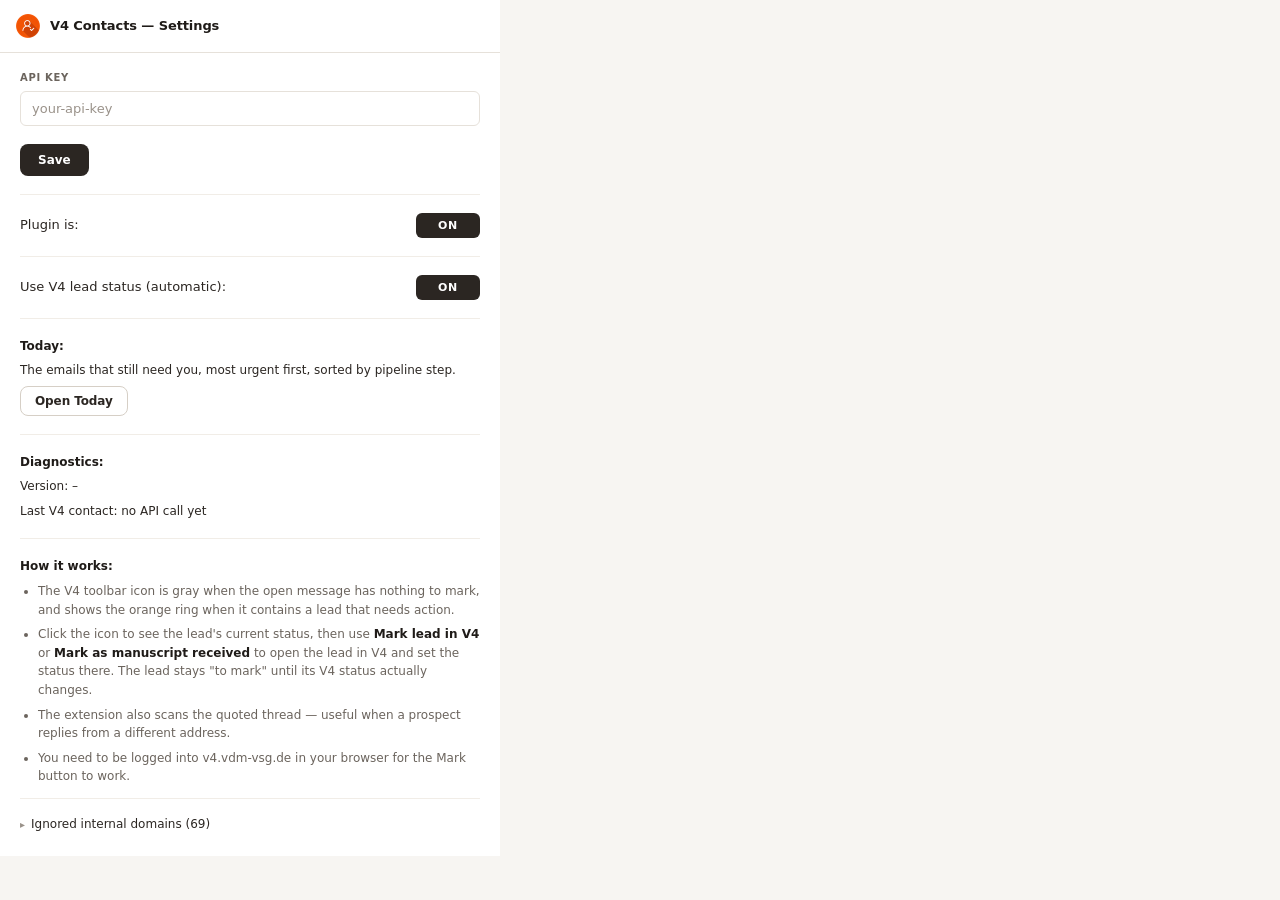
==== commit 626ba7a1: "Release v1.32.0 — Today: the emails that still need you Adds the Today page (Thunderbird Spaces butt" ====
--- a/src/popup-settings.html
+++ b/src/popup-settings.html
@@ -36,6 +36,14 @@
 
       <hr>
 
+      <div class="hint-block" id="today-block">
+        <p><strong>Today:</strong></p>
+        <p class="diag-line">The emails that still need you, most urgent first, sorted by pipeline step.</p>
+        <p class="diag-line"><button id="open-today" class="mark-btn" type="button">Open Today</button></p>
+      </div>
+
+      <hr>
+
       <div class="hint-block">
         <p><strong>Diagnostics:</strong></p>
         <p class="diag-line">Version: <span id="diag-version">–</span></p>
